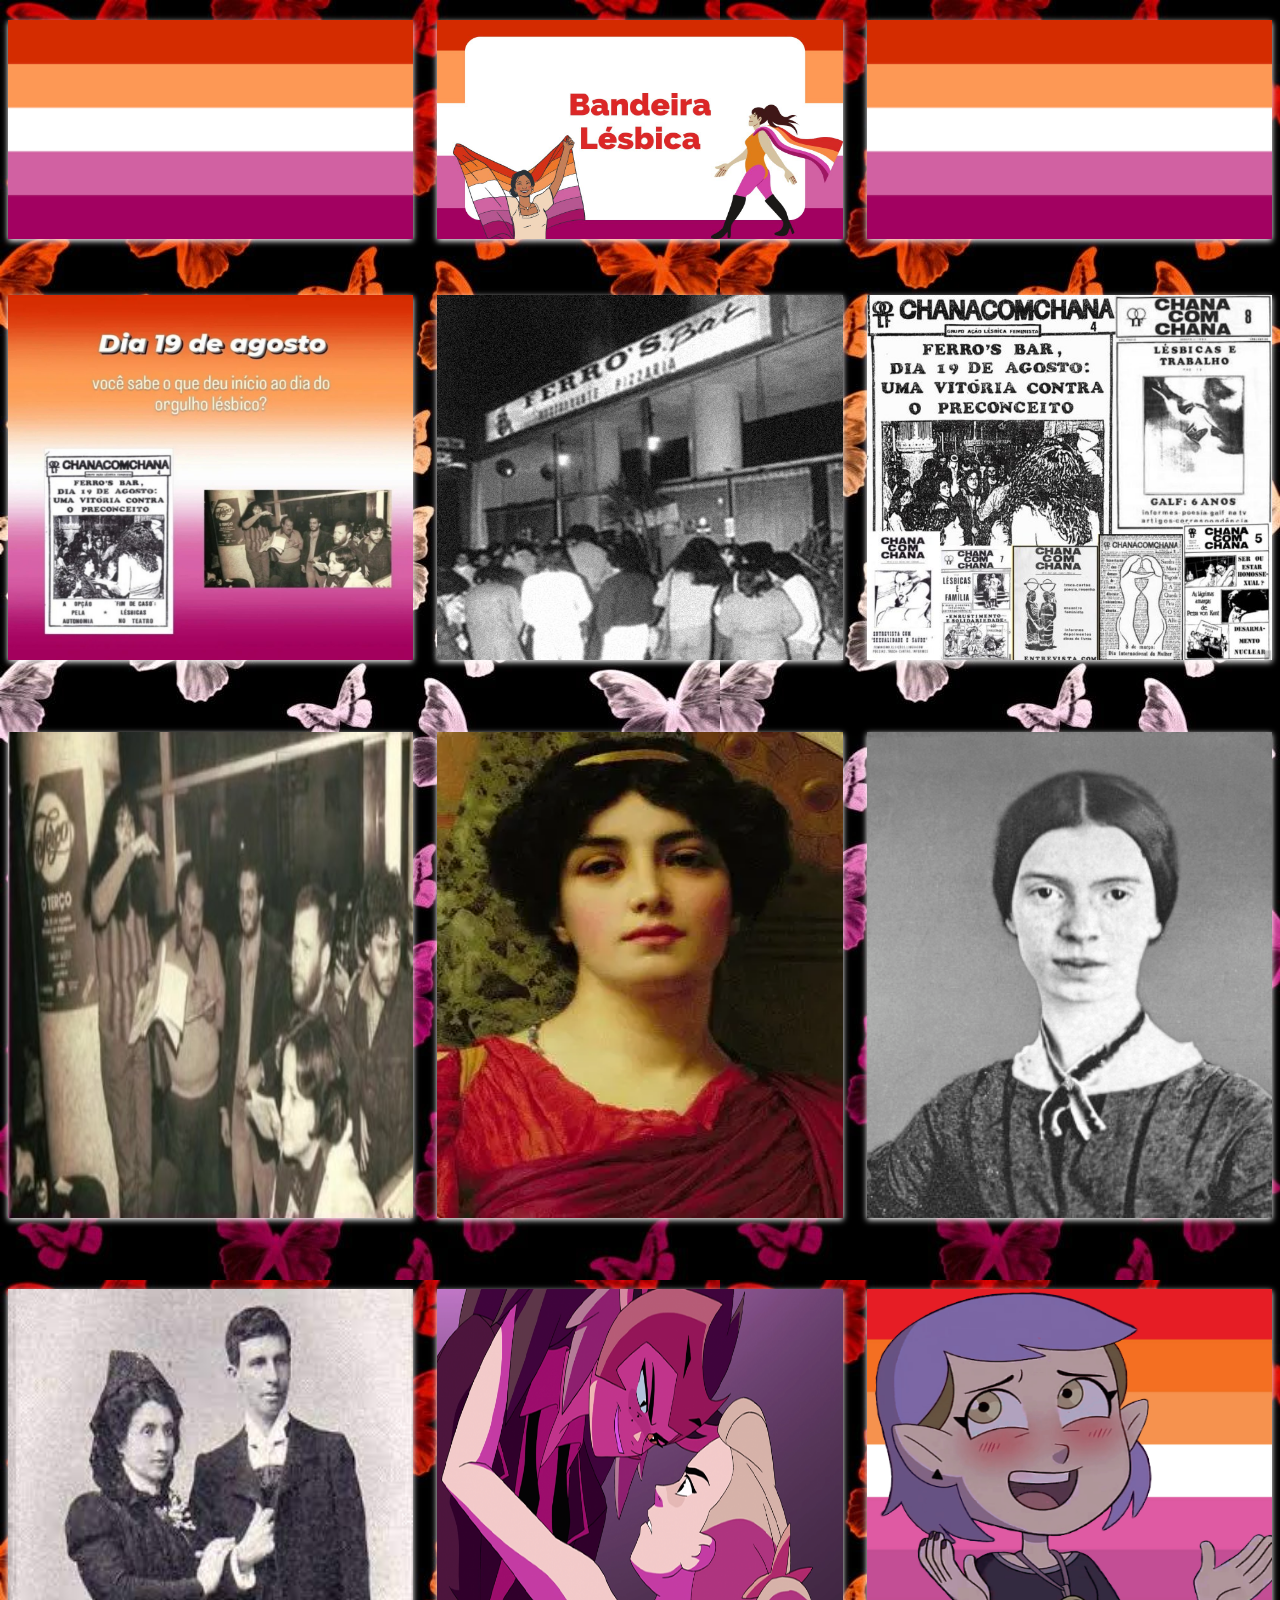
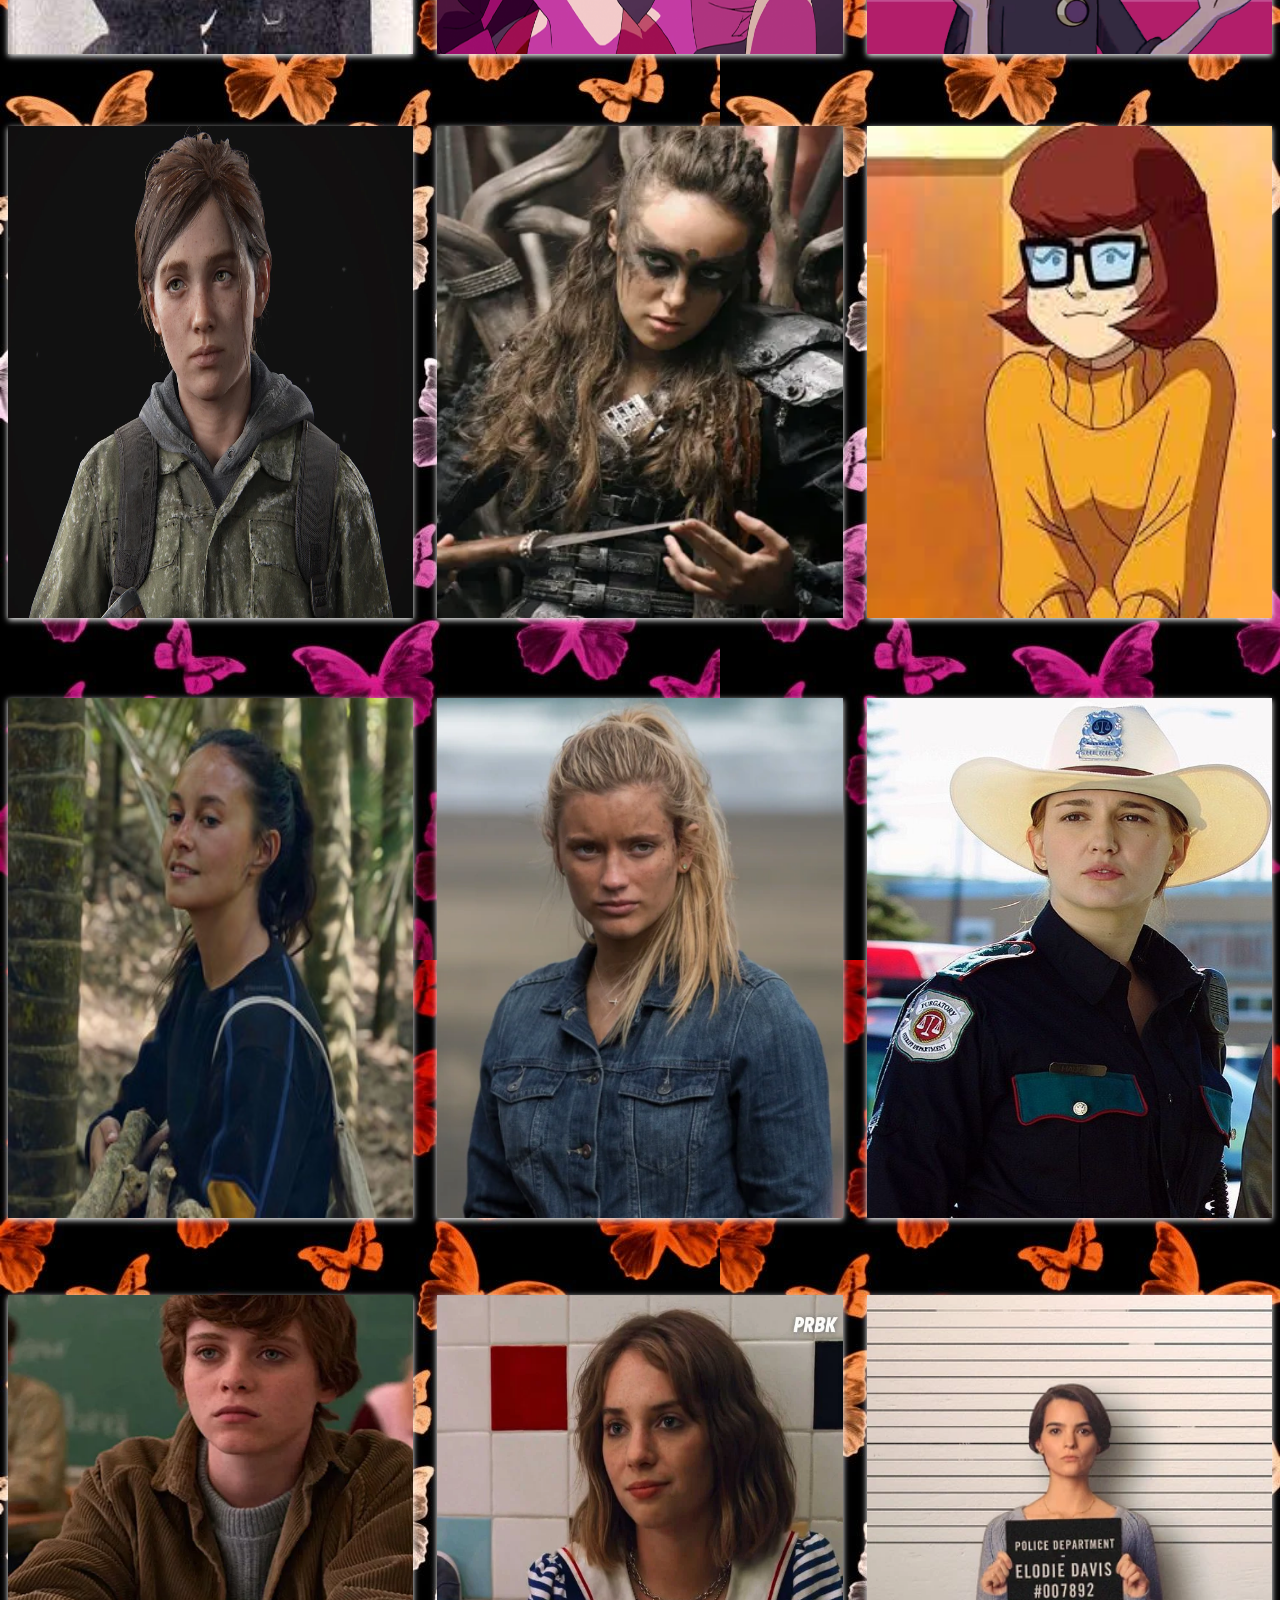
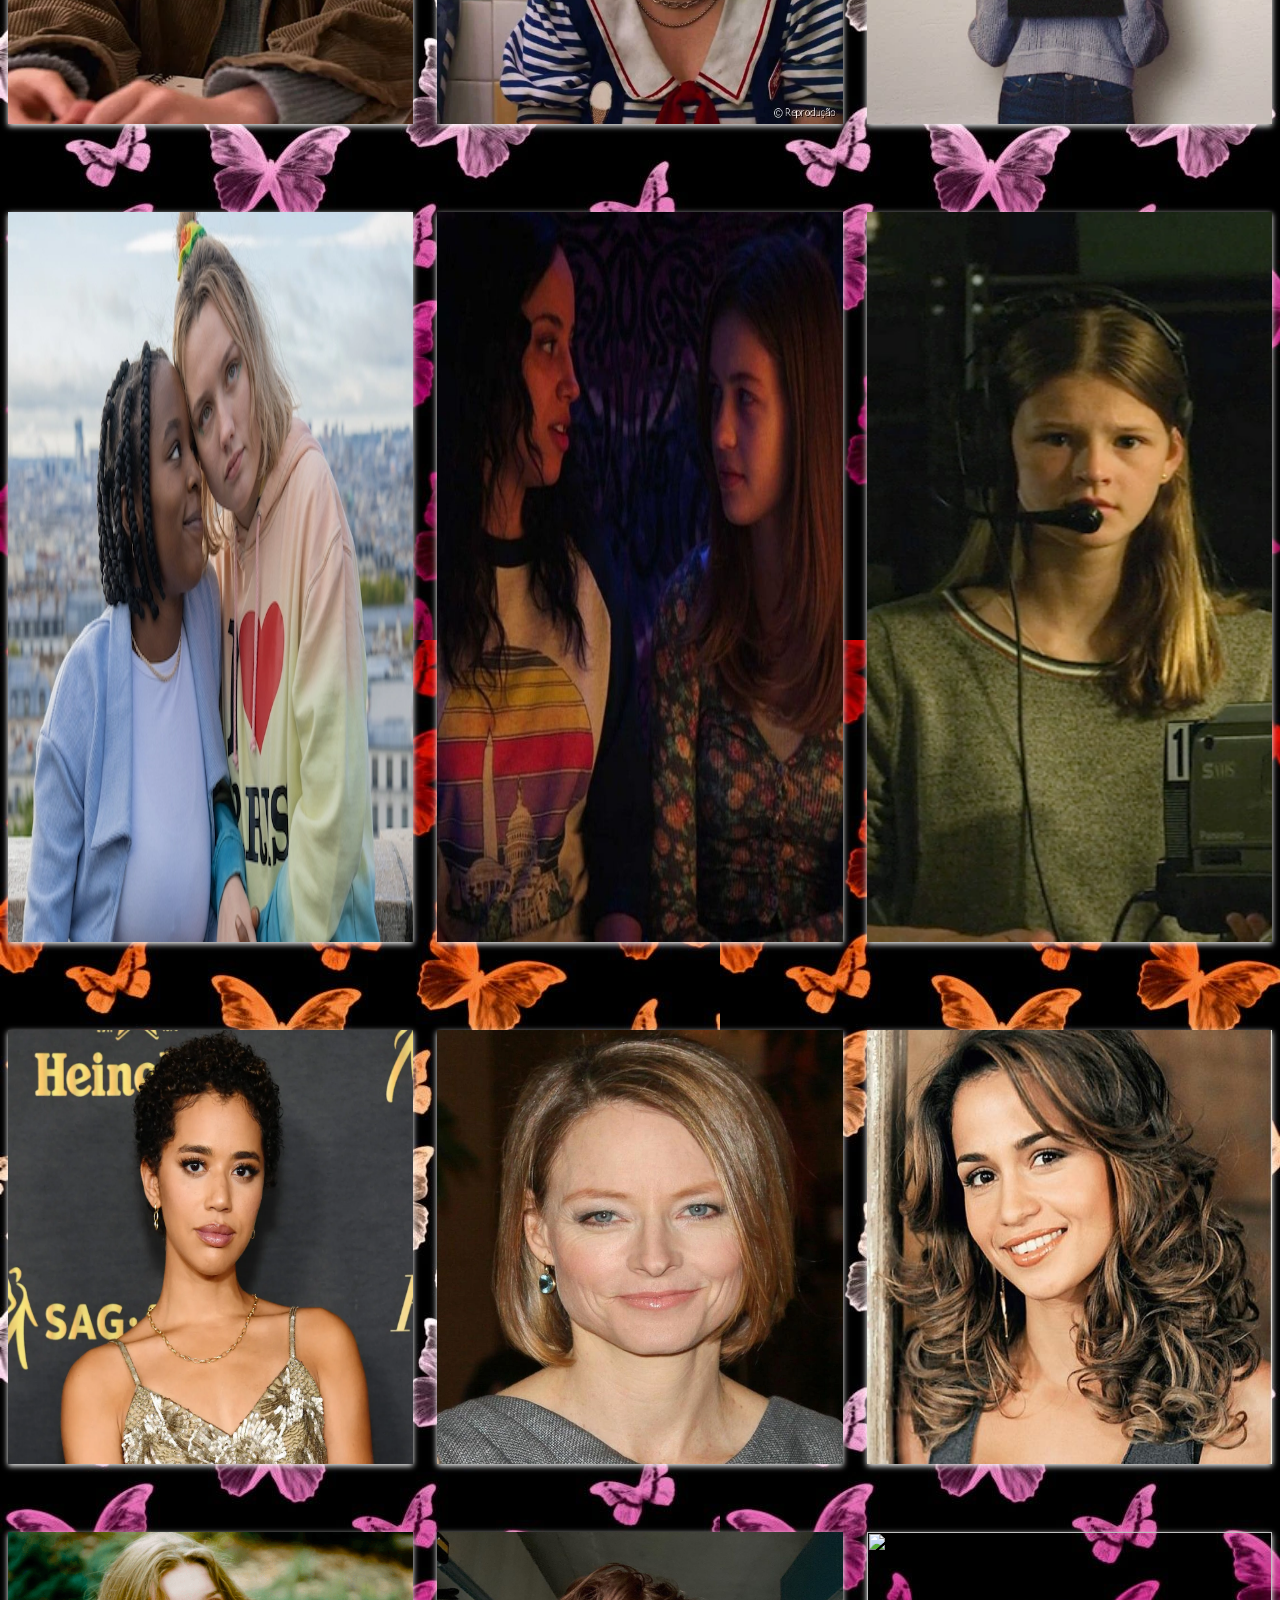
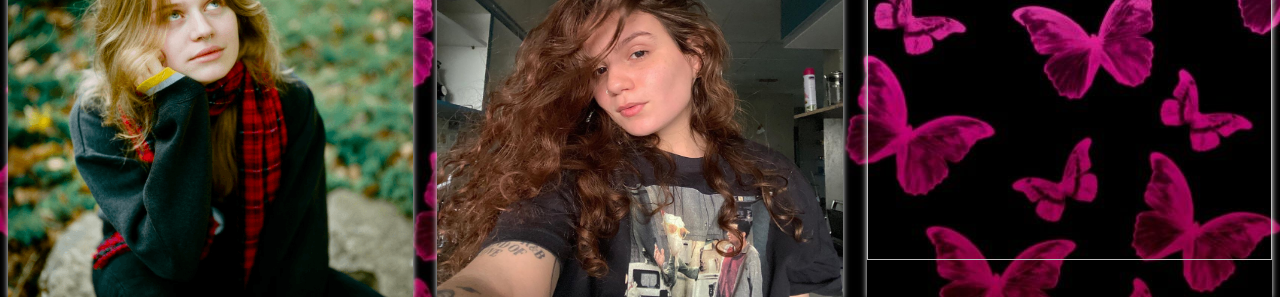
==== site yl/galeria/galeria.html @ 428c7a64 "Add files via upload site wlw de yasminlimas" ====
<!DOCTYPE html>
<html>
<head>
    <meta charset='utf-8'>
    <meta http-equiv='X-UA-Compatible' content='IE=edge'>
    <title>Galeria</title>
    <meta name='viewport' content='width=device-width, initial-scale=1'>
    <link rel='stylesheet' type='text/css' media='screen' href='galeria.css'>
</head>

<body>
    <main>
        <div class="galeria-imagens">
                    <img src="bandeira.png">
                    <img src="maxresdefault.jpg">
                    <img src="bandeira.png">
                    <img src="banner.jpeg">
                    <img src="ferro's bar.jpeg">
                    <img src="chanacomchana.jpeg">
                    <img src="protestole.jpeg">
                    <img src="safo.webp">
                    <img src="emilydickinson.jpg">
                    <img src="marcelaelisa.jpeg">
                    <img src="catradora-1.webp">
                    <img src="amityp.png">
                    <img src="ellie.webp">
                    <img src="lexa.webp">
                    <img src="velma.jpeg">
                    <img src="tonii.jpeg">
                    <img src="Shelby.webp">
                    <img src="nicole.jpg">
                    <img src="sysdney.webp">
                    <img src="robin.webp">
                    <img src="elodie.webp">
                    <img src="tara e darcy.webp">
                    <img src="samedena.jpg">
                    <img src="Kate_Messner.webp">
                    <img src="jasmins.webp">
                    <img src="jodie.webp">
                    <img src="nanacosta.jpg">
                    <img src="Girlinred.png">
                    <img src="carolbiazin.jpg">
                    <img src="fletcher">
                  </div>
        
        </div>
        </div>
      </main>
</body>
</html>
---- site yl/galeria/galeria.css ----
.galeria-imagens {
    display: grid;
    grid-template-columns: repeat(3,1fr);
    grid-template-rows: repeat(3,1fr);
    position: relative;
    height: 150vh;
    width: 100%;
    gap: 1.5rem;
    margin: auto;
    place-items: center;
    margin-bottom: 200vh;
    cursor: pointer;
}


.galeria-imagens img{
    height: 90%;
    width: 100%; 
    box-shadow: 0px 2px 6px white;
}

body  {
    background-image: url("brabuleta.jpg"); 
    
  }
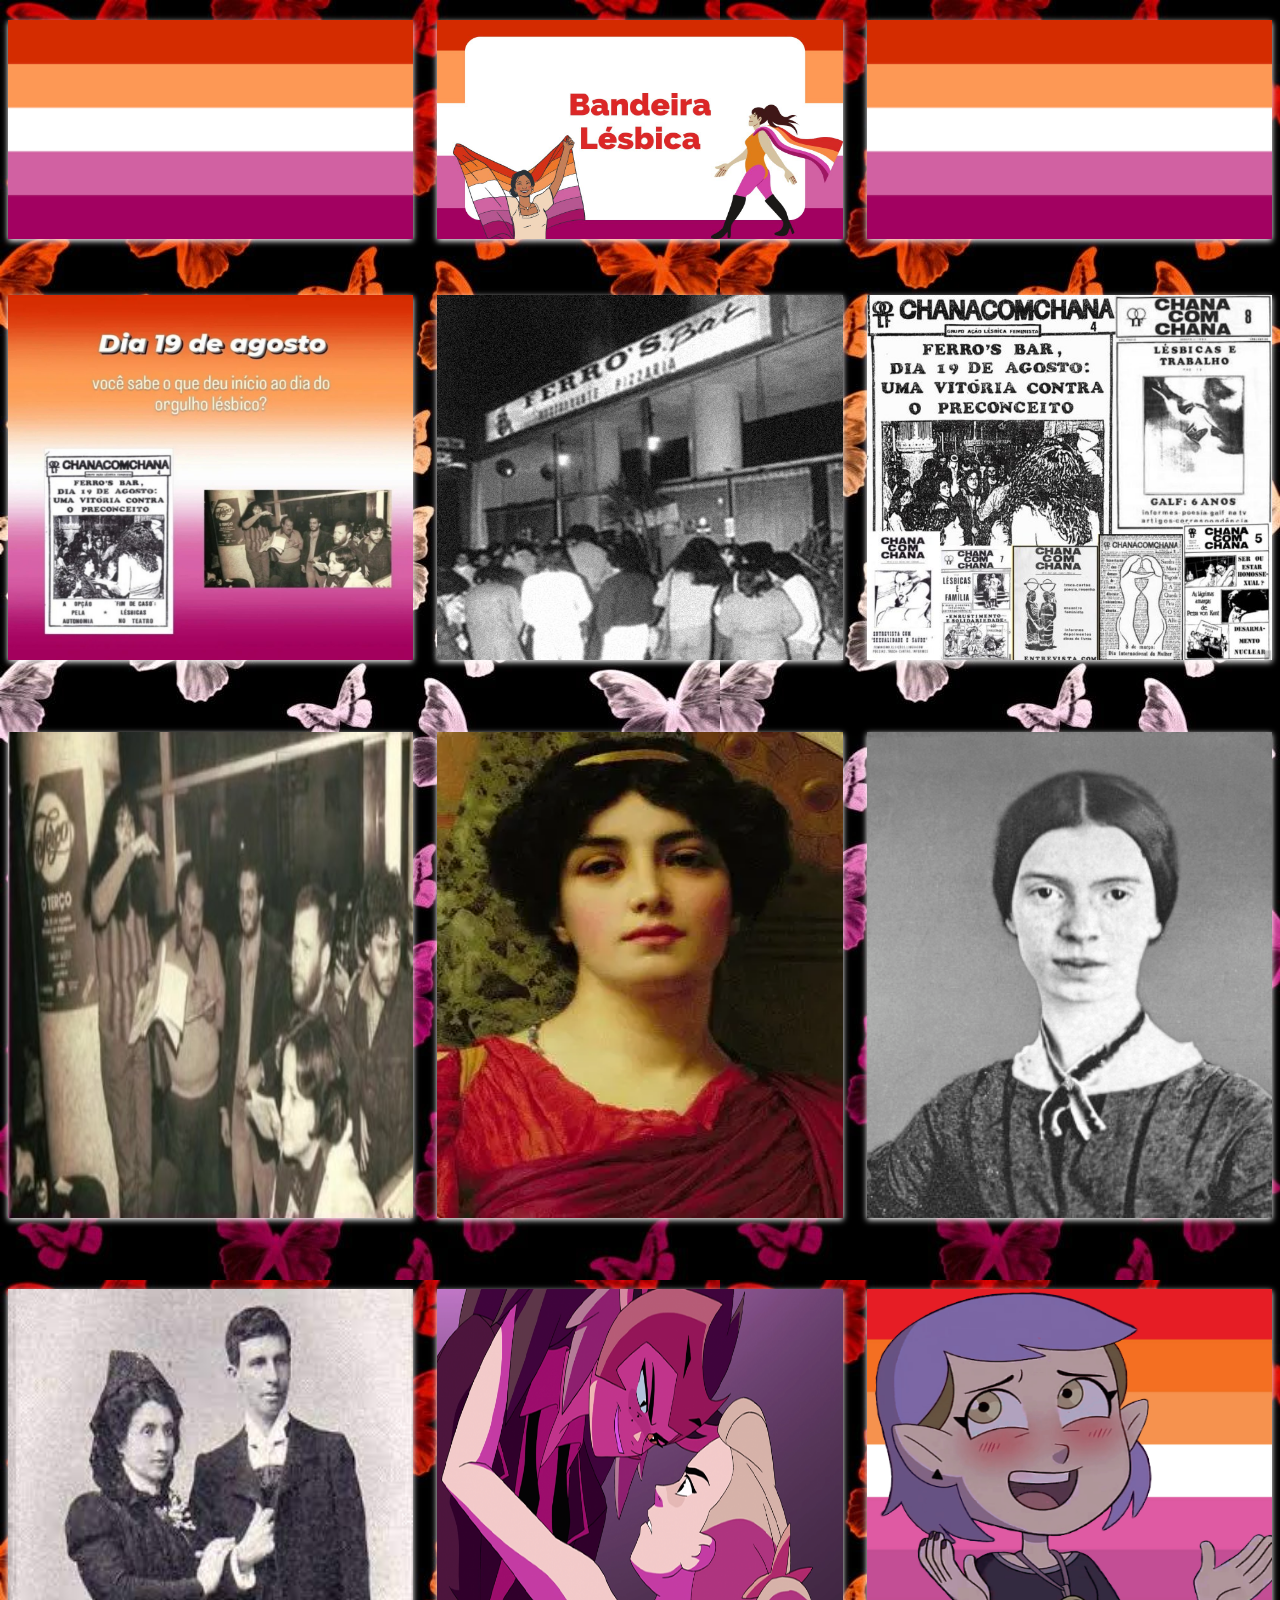
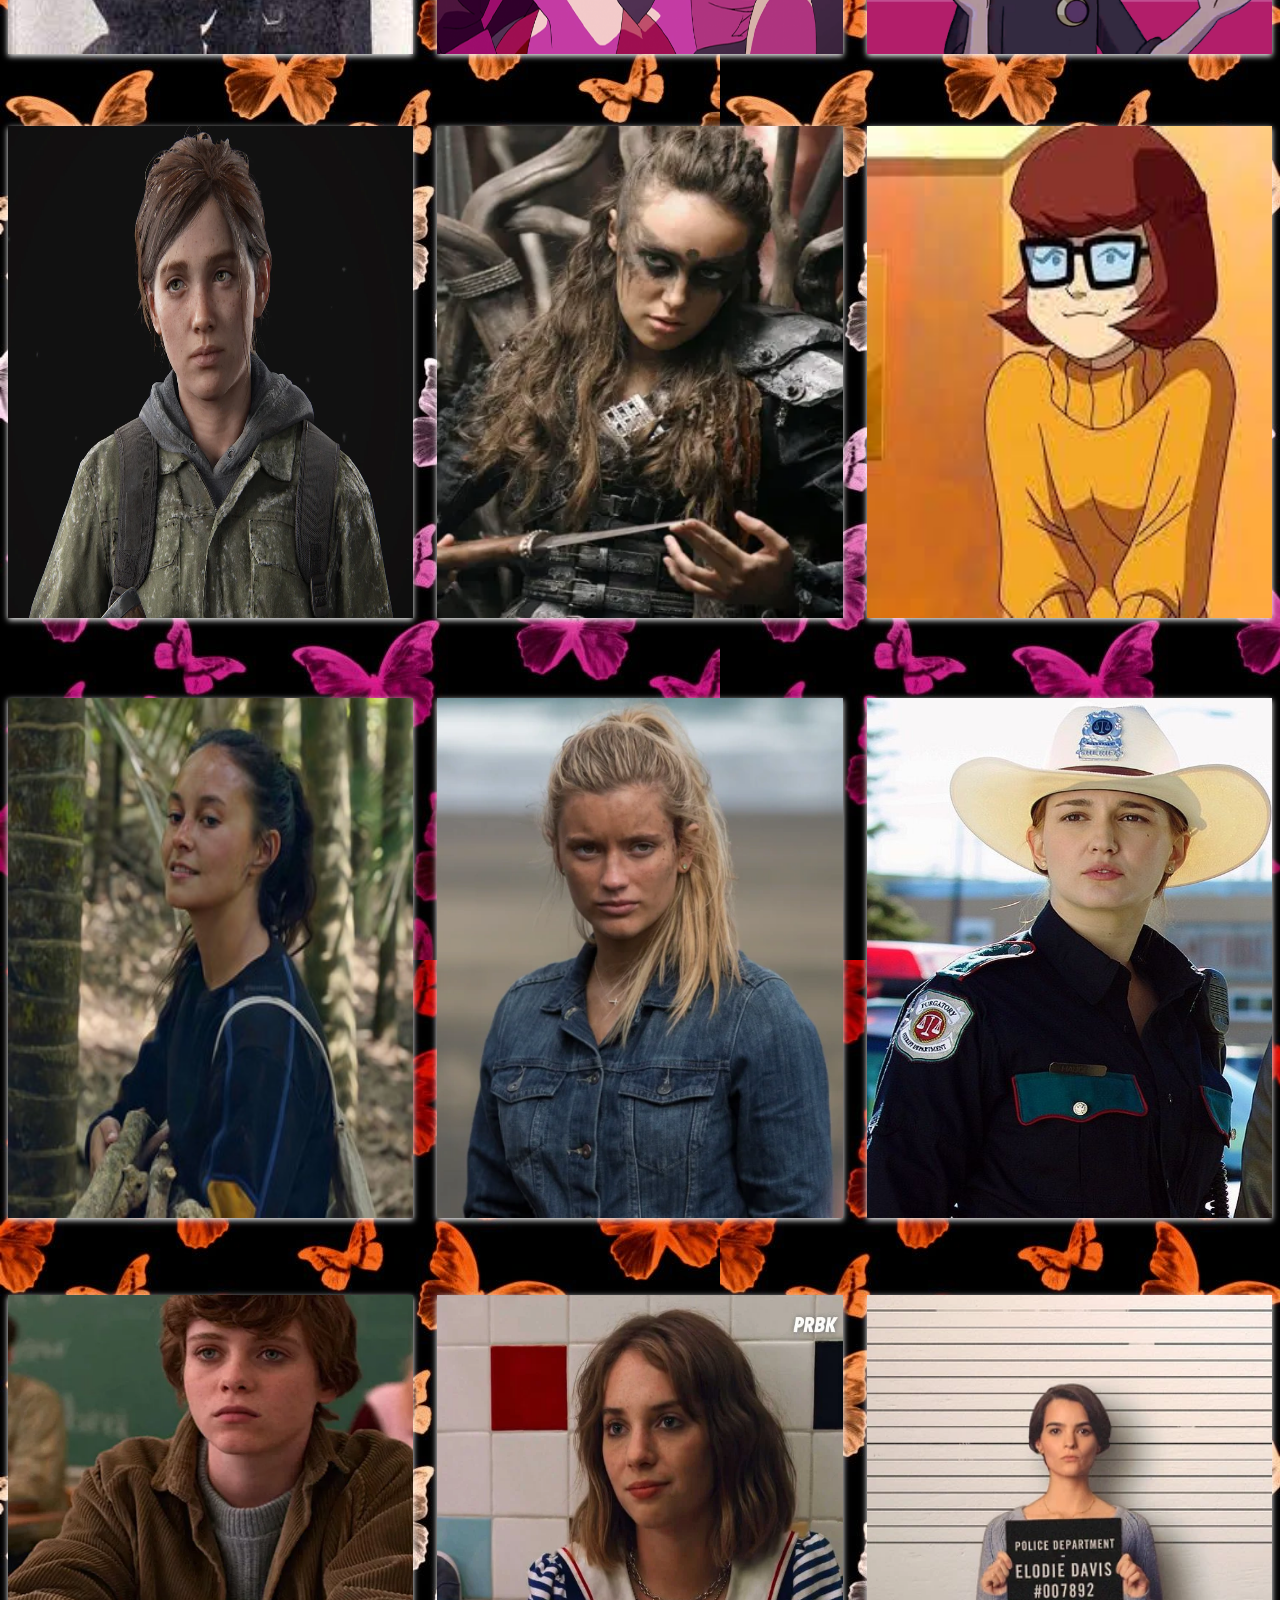
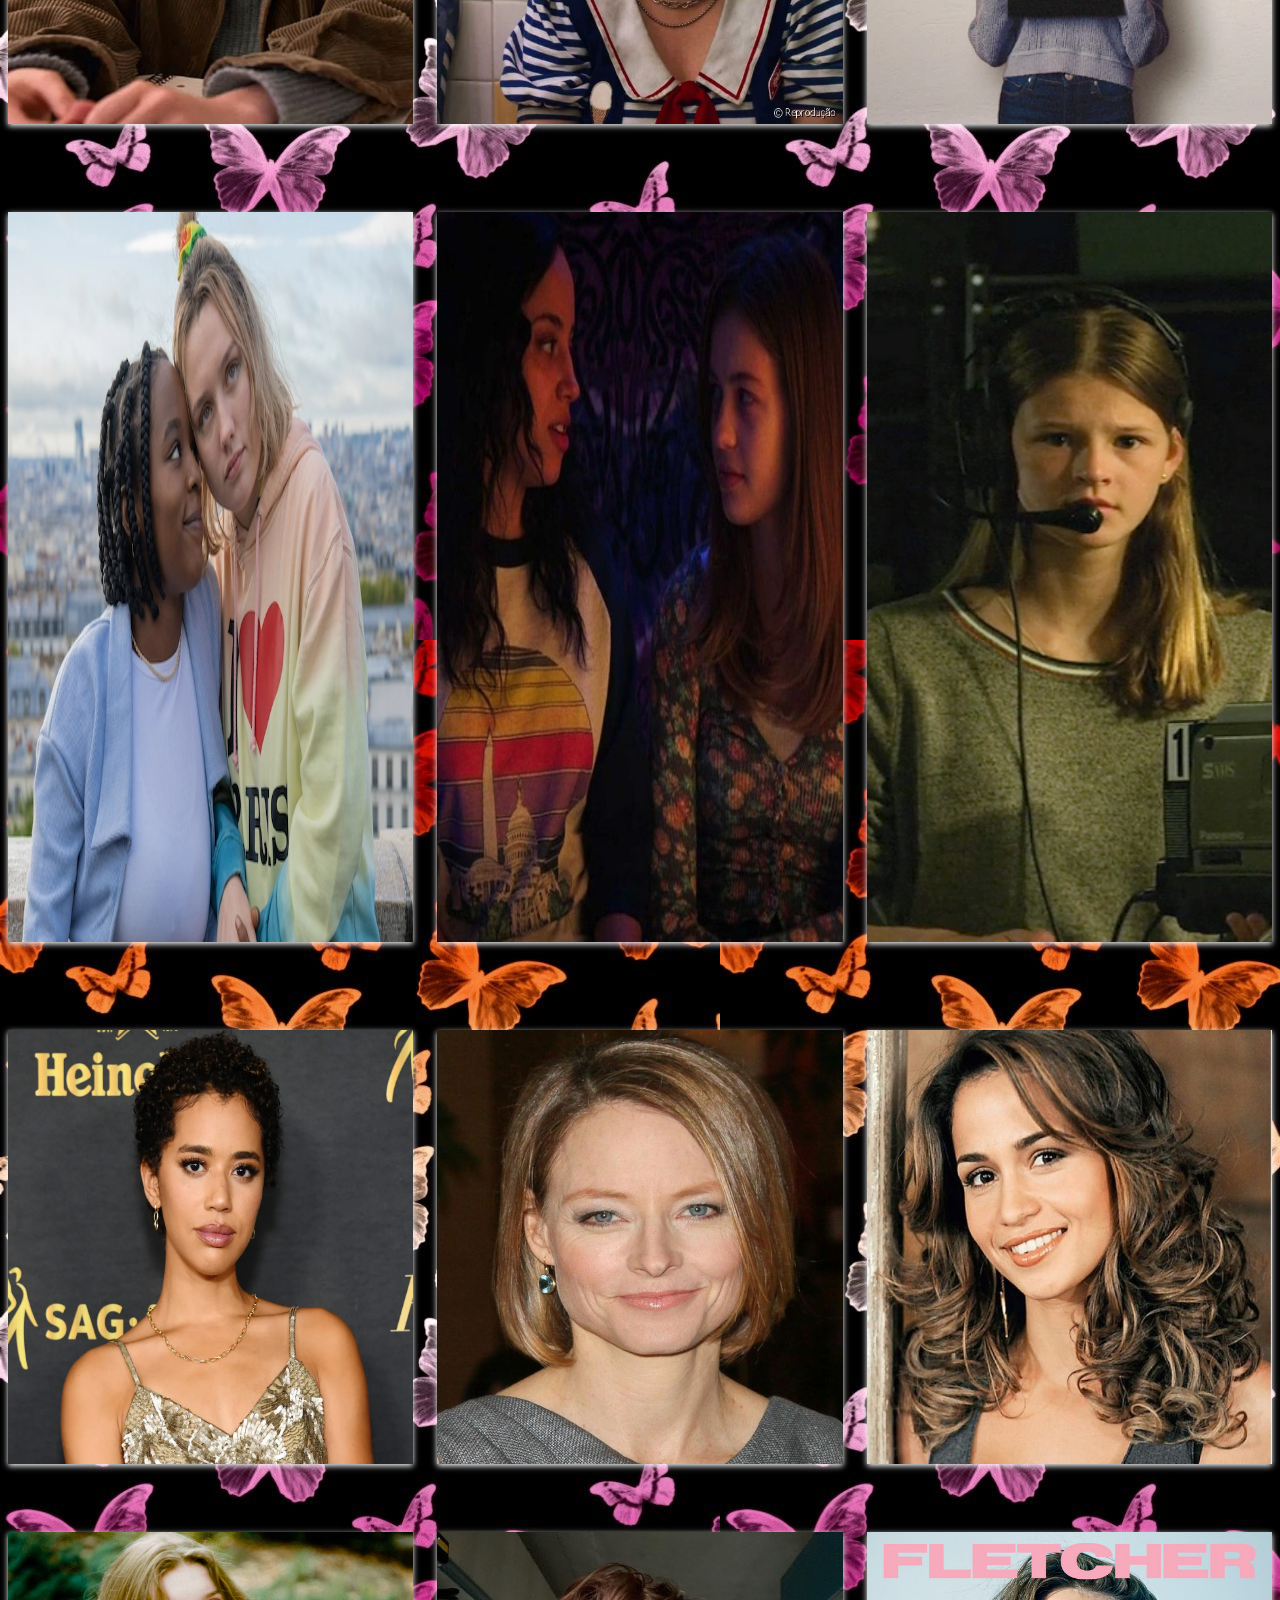
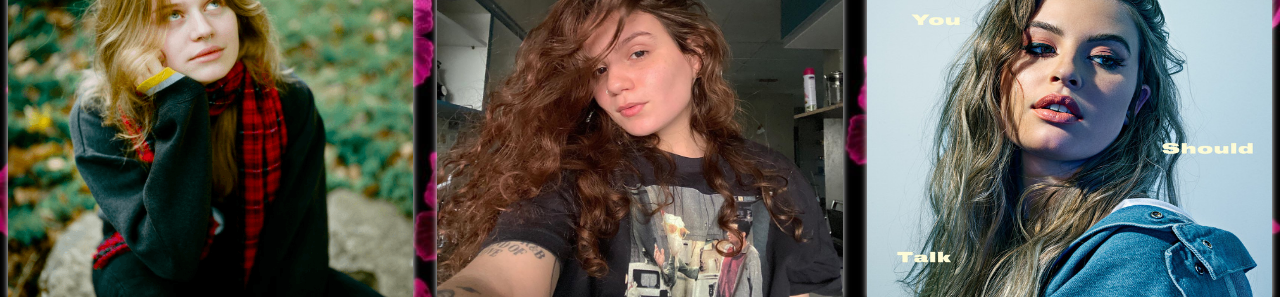
==== commit 70691fa0: "site dia da visibilidade" ====
--- a/site yl/galeria/galeria.html
+++ b/site yl/galeria/galeria.html
@@ -40,7 +40,7 @@
                     <img src="nanacosta.jpg">
                     <img src="Girlinred.png">
                     <img src="carolbiazin.jpg">
-                    <img src="fletcher">
+                    <img src="fletcher.jpeg">
                   </div>
         
         </div>
